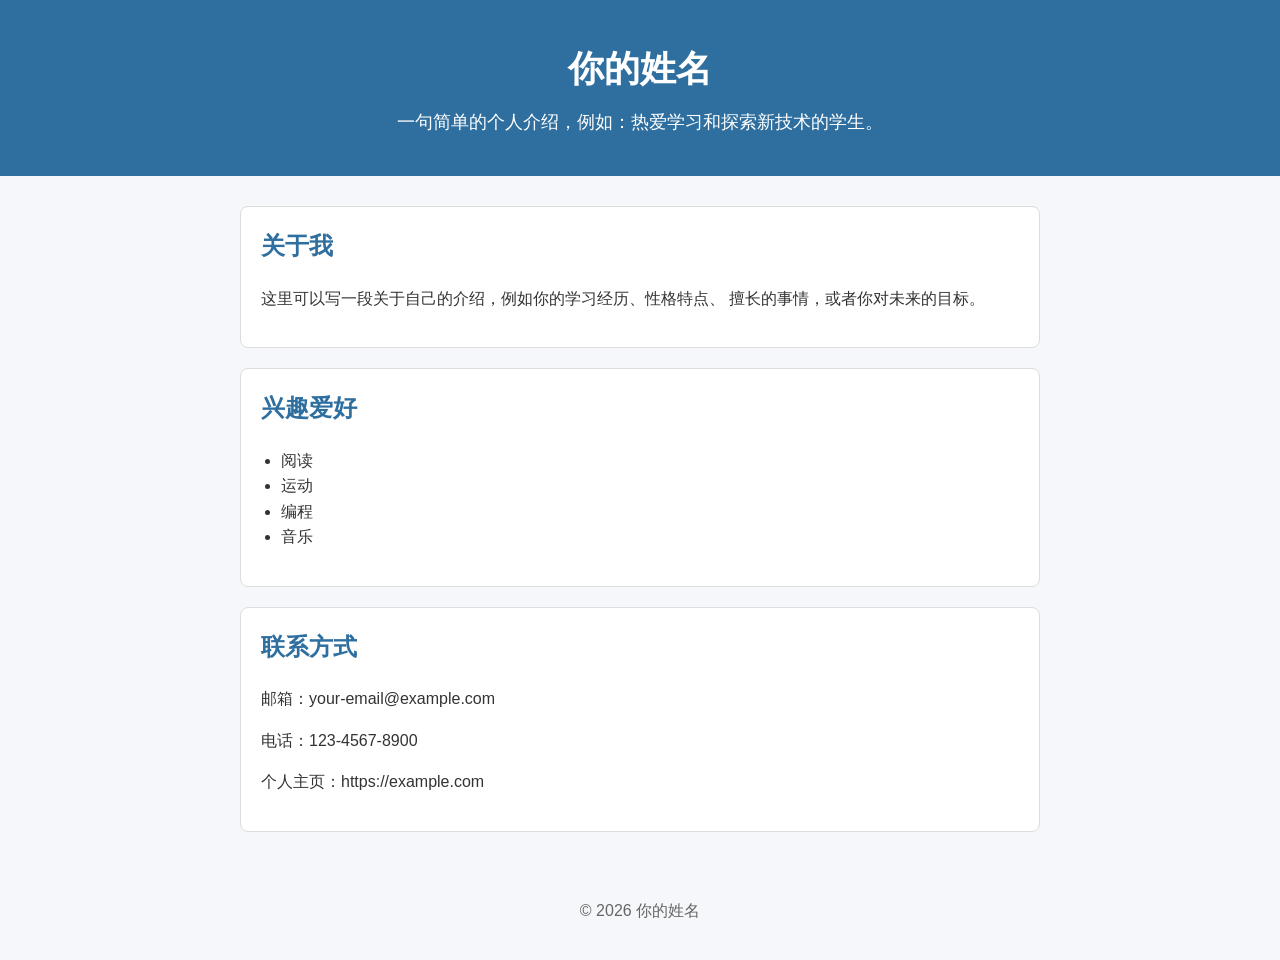
==== index.html/index.html @ cce6f112 "upload the personal webpage" ====
<!DOCTYPE html>
<!-- 声明这是一个 HTML5 网页文档 -->
<html lang="zh-CN">
<head>
    <!-- 设置网页字符编码，保证中文正常显示 -->
    <meta charset="UTF-8">
    <!-- 让网页在手机和电脑上都能按屏幕宽度显示 -->
    <meta name="viewport" content="width=device-width, initial-scale=1.0">
    <title>个人介绍</title>
    <!-- 引入外部 CSS 样式文件 -->
    <link rel="stylesheet" href="style.css">
</head>
<body>
    <!-- 网页顶部区域：放姓名和一句简单介绍 -->
    <header>
        <h1>你的姓名</h1>
        <p>一句简单的个人介绍，例如：热爱学习和探索新技术的学生。</p>
    </header>

    <!-- 网页主要内容区域 -->
    <main>
        <!-- 关于我：介绍自己的基本情况 -->
        <section>
            <h2>关于我</h2>
            <p>
                这里可以写一段关于自己的介绍，例如你的学习经历、性格特点、
                擅长的事情，或者你对未来的目标。
            </p>
        </section>

        <!-- 兴趣爱好：用列表展示个人爱好 -->
        <section>
            <h2>兴趣爱好</h2>
            <ul>
                <li>阅读</li>
                <li>运动</li>
                <li>编程</li>
                <li>音乐</li>
            </ul>
        </section>

        <!-- 联系方式：填写邮箱、电话或个人主页 -->
        <section>
            <h2>联系方式</h2>
            <p>邮箱：your-email@example.com</p>
            <p>电话：123-4567-8900</p>
            <p>个人主页：https://example.com</p>
        </section>
    </main>

    <!-- 网页底部区域 -->
    <footer>
        <p>© 2026 你的姓名</p>
    </footer>
</body>
</html>
---- index.html/style.css ----
/* 设置整个网页的基础样式 */
body {
    margin: 0;
    font-family: Arial, "Microsoft YaHei", sans-serif;
    line-height: 1.6;
    color: #333333;
    background-color: #f5f7fa;
}

/* 设置网页顶部的背景、文字颜色和居中效果 */
header {
    padding: 40px 20px;
    text-align: center;
    color: #ffffff;
    background-color: #2f6f9f;
}

/* 设置主标题大小和间距 */
header h1 {
    margin: 0 0 10px;
    font-size: 36px;
}

/* 设置顶部简介文字 */
header p {
    margin: 0;
    font-size: 18px;
}

/* 设置主要内容的宽度，并让它在页面中居中 */
main {
    width: 90%;
    max-width: 800px;
    margin: 30px auto;
}

/* 设置每个内容区域的白色背景、边框和内边距 */
section {
    margin-bottom: 20px;
    padding: 20px;
    background-color: #ffffff;
    border: 1px solid #dddddd;
    border-radius: 8px;
}

/* 设置二级标题的颜色和顶部间距 */
h2 {
    margin-top: 0;
    color: #2f6f9f;
}

/* 设置列表的左侧缩进 */
ul {
    padding-left: 20px;
}

/* 设置网页底部的文字样式 */
footer {
    padding: 20px;
    text-align: center;
    color: #666666;
}
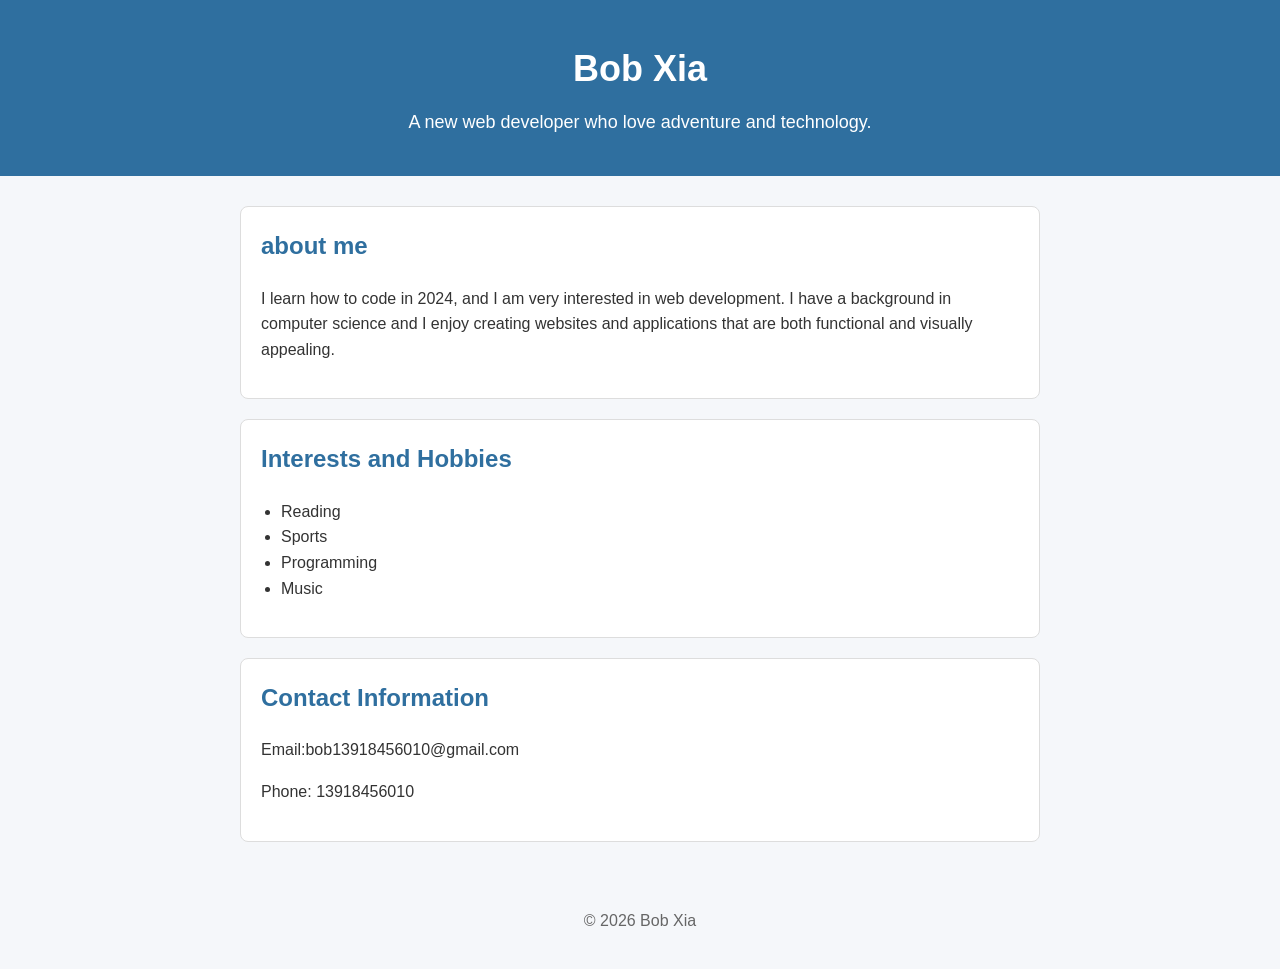
==== commit 9724ae6b: "add new stuff" ====
--- a/index.html/index.html
+++ b/index.html/index.html
@@ -1,6 +1,6 @@
 <!DOCTYPE html>
 <!-- 声明这是一个 HTML5 网页文档 -->
-<html lang="zh-CN">
+<html lang="En">
 <head>
     <!-- 设置网页字符编码，保证中文正常显示 -->
     <meta charset="UTF-8">
@@ -13,44 +13,43 @@
 <body>
     <!-- 网页顶部区域：放姓名和一句简单介绍 -->
     <header>
-        <h1>你的姓名</h1>
-        <p>一句简单的个人介绍，例如：热爱学习和探索新技术的学生。</p>
+        <h1>Bob Xia</h1>
+        <p>A new web developer who love adventure and technology.</p>
     </header>
 
     <!-- 网页主要内容区域 -->
     <main>
         <!-- 关于我：介绍自己的基本情况 -->
         <section>
-            <h2>关于我</h2>
+            <h2>about me </h2>
             <p>
-                这里可以写一段关于自己的介绍，例如你的学习经历、性格特点、
-                擅长的事情，或者你对未来的目标。
+                I learn how to code in 2024, and I am very interested in web development. I have a background in computer science and I enjoy creating websites and applications that are both functional and visually appealing.
             </p>
         </section>
 
         <!-- 兴趣爱好：用列表展示个人爱好 -->
         <section>
-            <h2>兴趣爱好</h2>
+            <h2>Interests and Hobbies</h2>
             <ul>
-                <li>阅读</li>
-                <li>运动</li>
-                <li>编程</li>
-                <li>音乐</li>
+                <li>Reading</li>
+                <li>Sports</li>
+                <li>Programming</li>
+                <li>Music</li>
             </ul>
         </section>
 
         <!-- 联系方式：填写邮箱、电话或个人主页 -->
         <section>
-            <h2>联系方式</h2>
-            <p>邮箱：your-email@example.com</p>
-            <p>电话：123-4567-8900</p>
-            <p>个人主页：https://example.com</p>
+            <h2>Contact Information</h2>
+            <p>Email:bob13918456010@gmail.com</p>
+            <p>Phone: 13918456010</p>
+            
         </section>
     </main>
 
     <!-- 网页底部区域 -->
     <footer>
-        <p>© 2026 你的姓名</p>
+        <p>© 2026 Bob Xia</p>
     </footer>
 </body>
 </html>
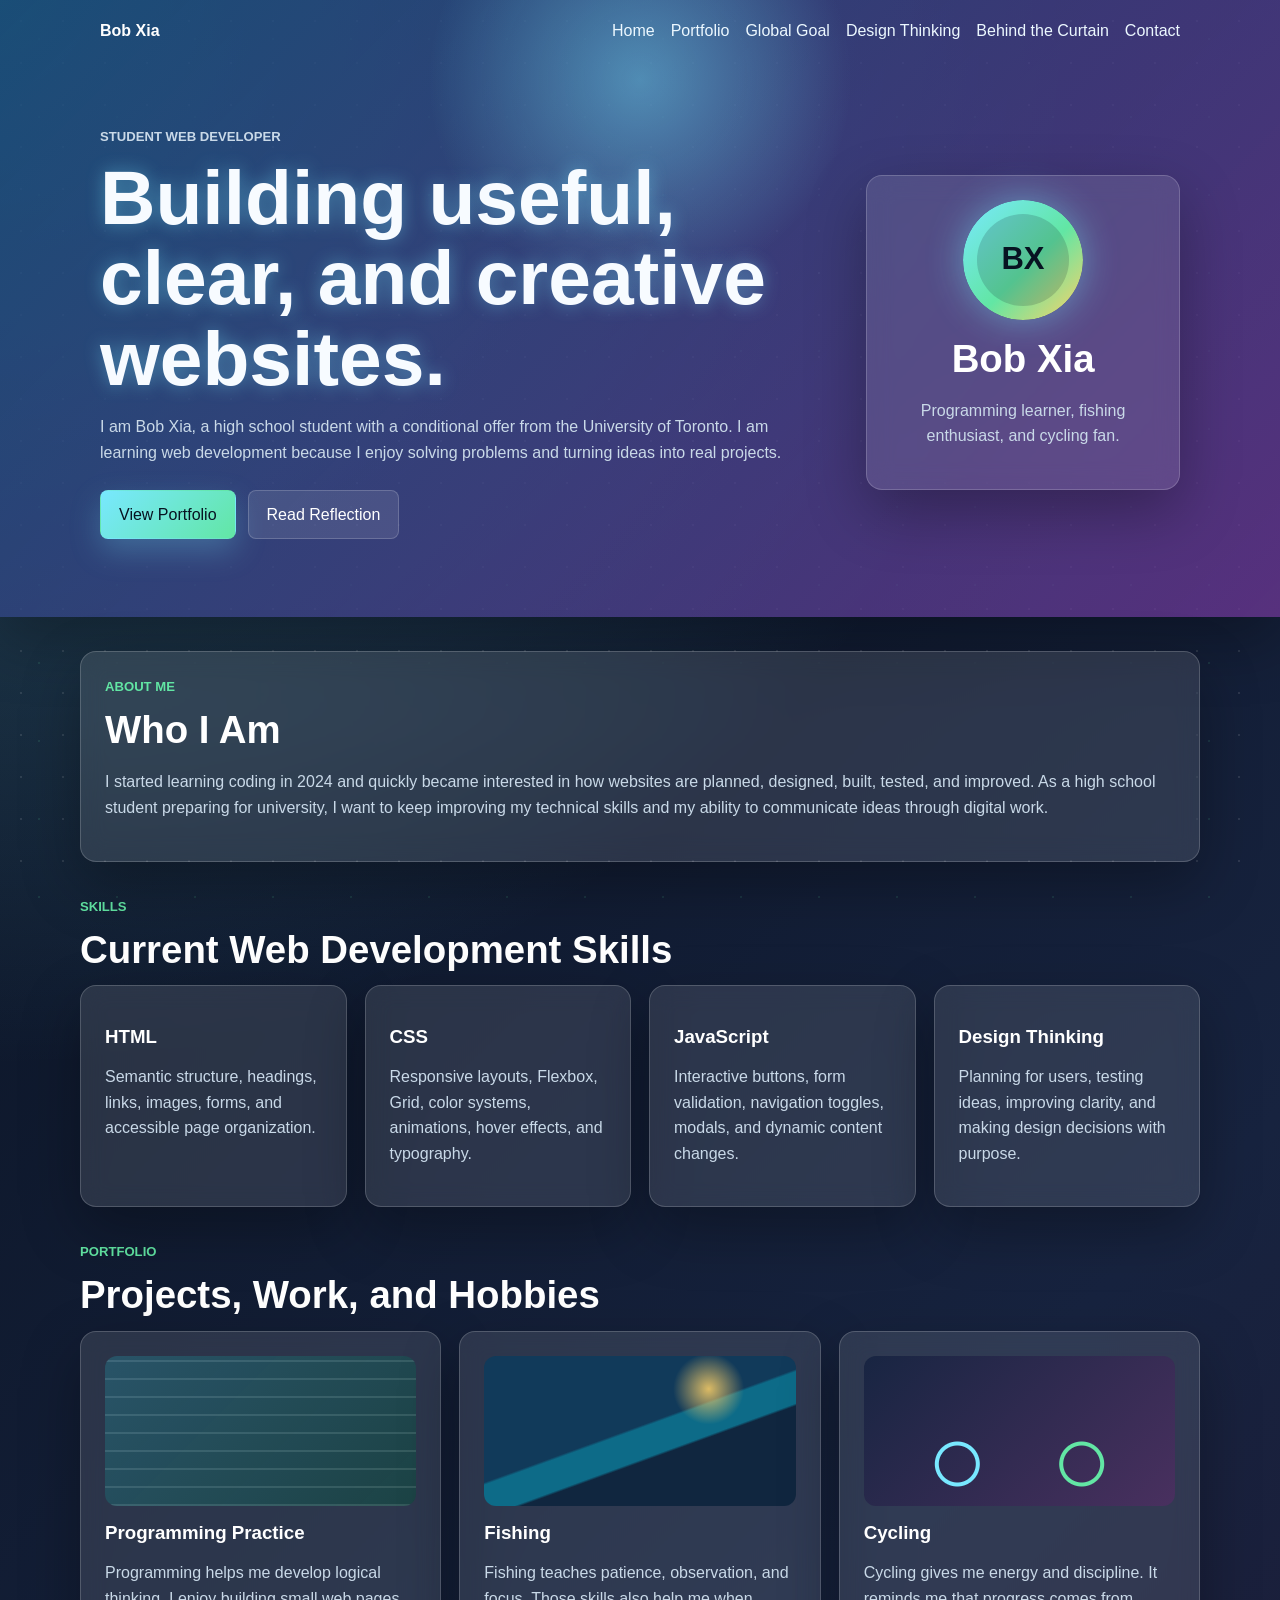
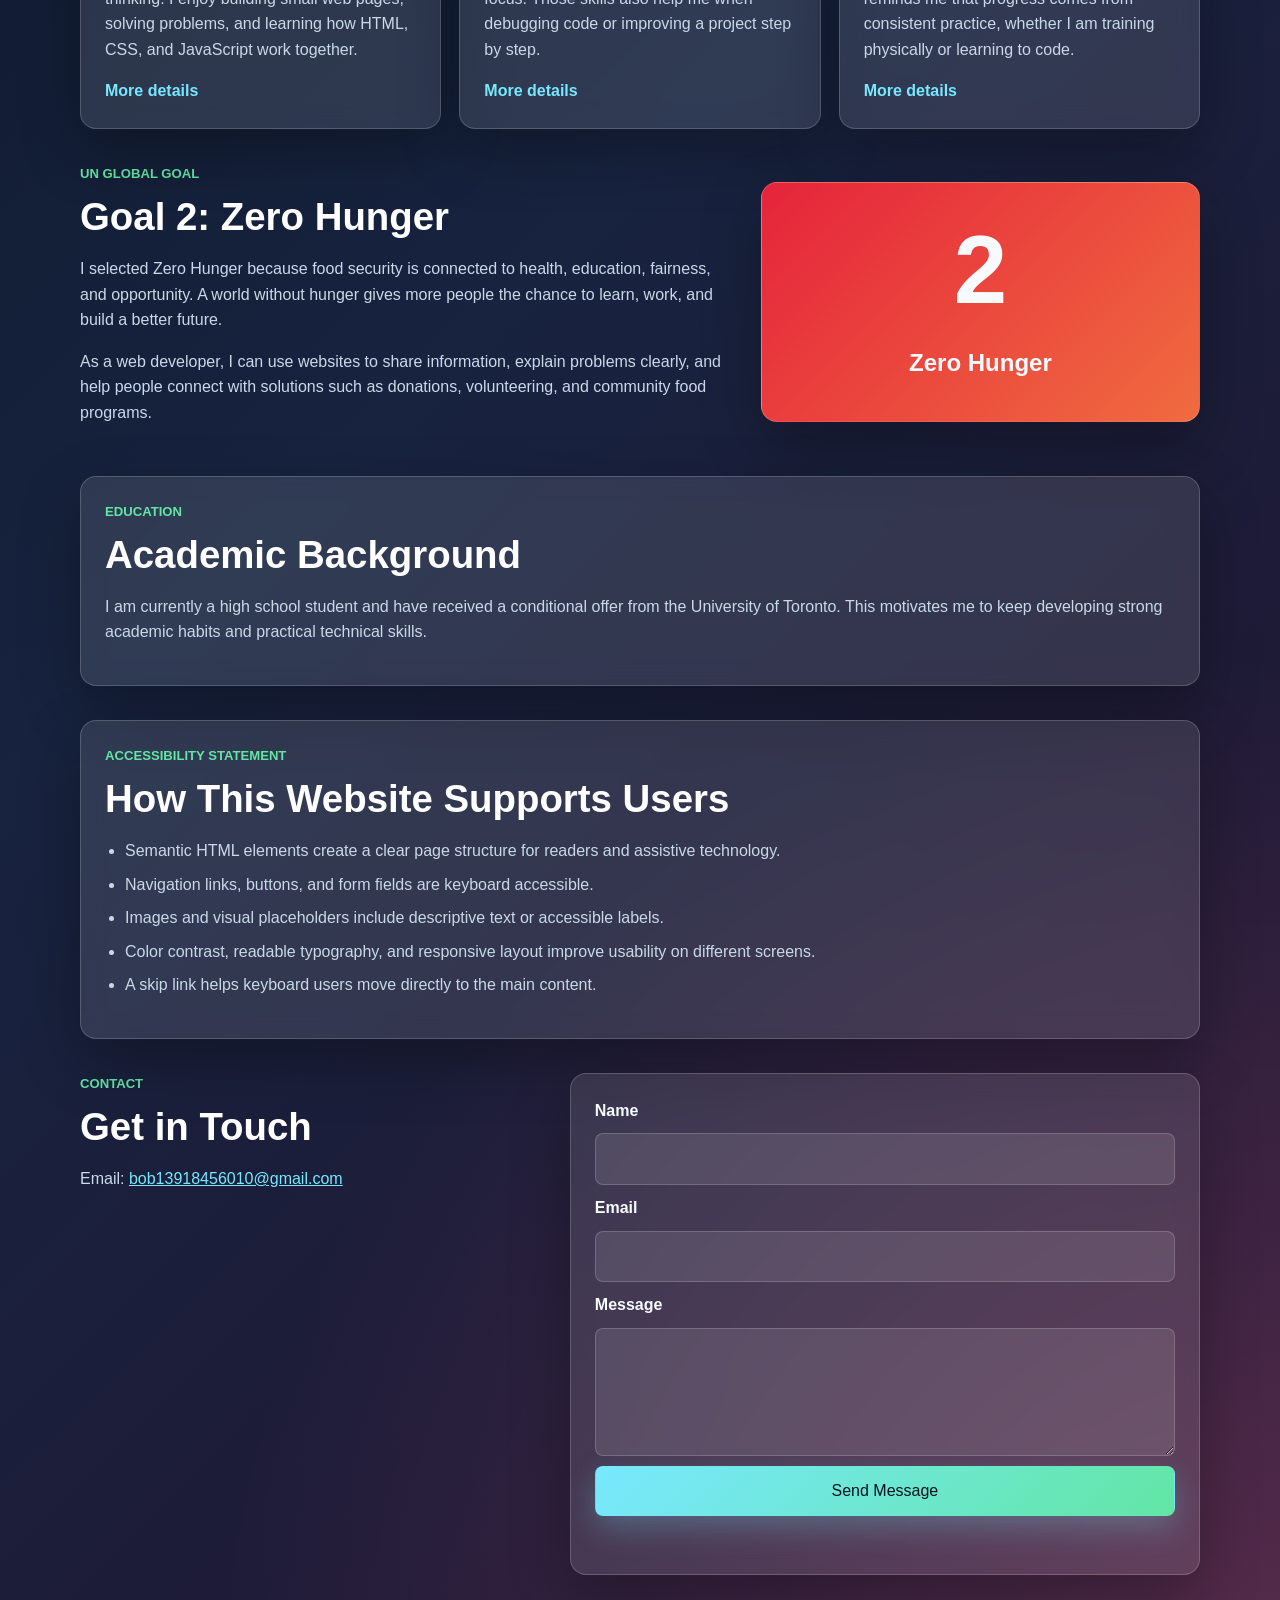
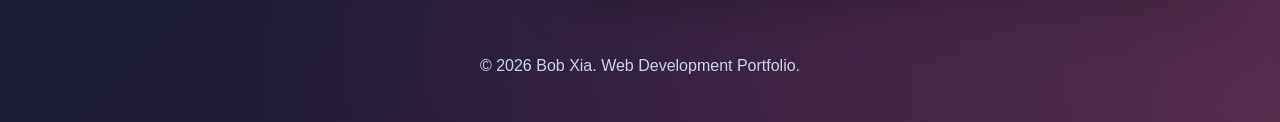
==== commit cba37c5f: "update final version" ====
--- a/index.html/index.html
+++ b/index.html/index.html
@@ -1,55 +1,226 @@
 <!DOCTYPE html>
-<!-- 声明这是一个 HTML5 网页文档 -->
-<html lang="En">
+<html lang="en">
 <head>
-    <!-- 设置网页字符编码，保证中文正常显示 -->
     <meta charset="UTF-8">
-    <!-- 让网页在手机和电脑上都能按屏幕宽度显示 -->
     <meta name="viewport" content="width=device-width, initial-scale=1.0">
-    <title>个人介绍</title>
-    <!-- 引入外部 CSS 样式文件 -->
-    <link rel="stylesheet" href="style.css">
+    <meta name="description" content="Bob Xia's personal web development portfolio.">
+    <title>Bob Xia | Web Development Portfolio</title>
+    <link rel="stylesheet" href="styles.css">
+    <script src="script.js" defer></script>
 </head>
 <body>
-    <!-- 网页顶部区域：放姓名和一句简单介绍 -->
-    <header>
-        <h1>Bob Xia</h1>
-        <p>A new web developer who love adventure and technology.</p>
+    <a class="skip-link" href="#main-content">Skip to main content</a>
+    <div class="background-light" aria-hidden="true"></div>
+
+    <header class="site-header">
+        <nav class="navbar" aria-label="Main navigation">
+            <a class="logo" href="index.html">Bob Xia</a>
+            <button class="nav-toggle" type="button" aria-expanded="false" aria-controls="nav-menu">
+                Menu
+            </button>
+            <ul class="nav-menu" id="nav-menu">
+                <li><a href="index.html">Home</a></li>
+                <li><a href="#portfolio">Portfolio</a></li>
+                <li><a href="#global-goal">Global Goal</a></li>
+                <li><a href="design-thinking.html">Design Thinking</a></li>
+                <li><a href="behind-the-curtain.html">Behind the Curtain</a></li>
+                <li><a href="#contact">Contact</a></li>
+            </ul>
+        </nav>
+
+        <section class="hero">
+            <div class="hero-text">
+                <p class="eyebrow">Student Web Developer</p>
+                <h1>Building useful, clear, and creative websites.</h1>
+                <p>
+                    I am Bob Xia, a high school student with a conditional offer from the University of Toronto.
+                    I am learning web development because I enjoy solving problems and turning ideas into real projects.
+                </p>
+                <div class="hero-actions">
+                    <a class="button primary-button" href="#portfolio">View Portfolio</a>
+                    <button class="button secondary-button" type="button" data-modal-open="reflection-modal">
+                        Read Reflection
+                    </button>
+                </div>
+            </div>
+
+            <div class="profile-card" aria-label="Profile summary">
+                <img class="profile-photo" src="assets/profile-placeholder.svg" alt="Placeholder profile photo for Bob Xia">
+                <h2>Bob Xia</h2>
+                <p>Programming learner, fishing enthusiast, and cycling fan.</p>
+            </div>
+        </section>
     </header>
 
-    <!-- 网页主要内容区域 -->
-    <main>
-        <!-- 关于我：介绍自己的基本情况 -->
-        <section>
-            <h2>about me </h2>
-            <p>
-                I learn how to code in 2024, and I am very interested in web development. I have a background in computer science and I enjoy creating websites and applications that are both functional and visually appealing.
-            </p>
-        </section>
-
-        <!-- 兴趣爱好：用列表展示个人爱好 -->
-        <section>
-            <h2>Interests and Hobbies</h2>
-            <ul>
-                <li>Reading</li>
-                <li>Sports</li>
-                <li>Programming</li>
-                <li>Music</li>
+    <main id="main-content">
+        <section class="section card" id="about">
+            <p class="eyebrow">About Me</p>
+            <h2>Who I Am</h2>
+            <p>
+                I started learning coding in 2024 and quickly became interested in how websites are planned,
+                designed, built, tested, and improved. As a high school student preparing for university, I want
+                to keep improving my technical skills and my ability to communicate ideas through digital work.
+            </p>
+        </section>
+
+        <section class="section" id="skills">
+            <p class="eyebrow">Skills</p>
+            <h2>Current Web Development Skills</h2>
+            <div class="skill-grid">
+                <article class="mini-card">
+                    <h3>HTML</h3>
+                    <p>Semantic structure, headings, links, images, forms, and accessible page organization.</p>
+                </article>
+                <article class="mini-card">
+                    <h3>CSS</h3>
+                    <p>Responsive layouts, Flexbox, Grid, color systems, animations, hover effects, and typography.</p>
+                </article>
+                <article class="mini-card">
+                    <h3>JavaScript</h3>
+                    <p>Interactive buttons, form validation, navigation toggles, modals, and dynamic content changes.</p>
+                </article>
+                <article class="mini-card">
+                    <h3>Design Thinking</h3>
+                    <p>Planning for users, testing ideas, improving clarity, and making design decisions with purpose.</p>
+                </article>
+            </div>
+        </section>
+
+        <section class="section" id="portfolio">
+            <p class="eyebrow">Portfolio</p>
+            <h2>Projects, Work, and Hobbies</h2>
+            <div class="portfolio-grid">
+                <article class="project-card">
+                    <div class="project-visual programming-visual" role="img" aria-label="Abstract code screen illustration"></div>
+                    <h3>Programming Practice</h3>
+                    <p>
+                        Programming helps me develop logical thinking. I enjoy building small web pages, solving
+                        problems, and learning how HTML, CSS, and JavaScript work together.
+                    </p>
+                    <button class="text-button" type="button" data-toggle="programming-details">More details</button>
+                    <p class="hidden-detail" id="programming-details">
+                        This portfolio itself is an example of my learning: it includes semantic HTML, responsive CSS,
+                        animations, and JavaScript interactions.
+                    </p>
+                </article>
+
+                <article class="project-card">
+                    <div class="project-visual fishing-visual" role="img" aria-label="Fishing rod and water illustration"></div>
+                    <h3>Fishing</h3>
+                    <p>
+                        Fishing teaches patience, observation, and focus. Those skills also help me when debugging
+                        code or improving a project step by step.
+                    </p>
+                    <button class="text-button" type="button" data-toggle="fishing-details">More details</button>
+                    <p class="hidden-detail" id="fishing-details">
+                        I chose fishing as part of my portfolio because it shows a quieter side of my personality and
+                        my ability to stay calm while solving problems.
+                    </p>
+                </article>
+
+                <article class="project-card">
+                    <div class="project-visual cycling-visual" role="img" aria-label="Cycling route illustration"></div>
+                    <h3>Cycling</h3>
+                    <p>
+                        Cycling gives me energy and discipline. It reminds me that progress comes from consistent
+                        practice, whether I am training physically or learning to code.
+                    </p>
+                    <button class="text-button" type="button" data-toggle="cycling-details">More details</button>
+                    <p class="hidden-detail" id="cycling-details">
+                        Cycling also influenced the website's style: I wanted the design to feel active, bright, and
+                        forward-moving.
+                    </p>
+                </article>
+            </div>
+        </section>
+
+        <section class="section split-section" id="global-goal">
+            <div>
+                <p class="eyebrow">UN Global Goal</p>
+                <h2>Goal 2: Zero Hunger</h2>
+                <p>
+                    I selected Zero Hunger because food security is connected to health, education, fairness, and
+                    opportunity. A world without hunger gives more people the chance to learn, work, and build a better
+                    future.
+                </p>
+                <p>
+                    As a web developer, I can use websites to share information, explain problems clearly, and help
+                    people connect with solutions such as donations, volunteering, and community food programs.
+                </p>
+            </div>
+            <div class="goal-badge" aria-label="UN Global Goal 2 Zero Hunger">
+                <span>2</span>
+                <strong>Zero Hunger</strong>
+            </div>
+        </section>
+
+        <section class="section card" id="education">
+            <p class="eyebrow">Education</p>
+            <h2>Academic Background</h2>
+            <p>
+                I am currently a high school student and have received a conditional offer from the University of
+                Toronto. This motivates me to keep developing strong academic habits and practical technical skills.
+            </p>
+        </section>
+
+        <section class="section card" id="accessibility">
+            <p class="eyebrow">Accessibility Statement</p>
+            <h2>How This Website Supports Users</h2>
+            <ul class="feature-list">
+                <li>Semantic HTML elements create a clear page structure for readers and assistive technology.</li>
+                <li>Navigation links, buttons, and form fields are keyboard accessible.</li>
+                <li>Images and visual placeholders include descriptive text or accessible labels.</li>
+                <li>Color contrast, readable typography, and responsive layout improve usability on different screens.</li>
+                <li>A skip link helps keyboard users move directly to the main content.</li>
             </ul>
         </section>
 
-        <!-- 联系方式：填写邮箱、电话或个人主页 -->
-        <section>
-            <h2>Contact Information</h2>
-            <p>Email:bob13918456010@gmail.com</p>
-            <p>Phone: 13918456010</p>
-            
+        <section class="section contact-section" id="contact">
+            <div>
+                <p class="eyebrow">Contact</p>
+                <h2>Get in Touch</h2>
+                <p>Email: <a href="mailto:bob13918456010@gmail.com">bob13918456010@gmail.com</a></p>
+            </div>
+
+            <form class="contact-form" id="contact-form" novalidate>
+                <label for="name">Name</label>
+                <input id="name" name="name" type="text" autocomplete="name" required>
+
+                <label for="email">Email</label>
+                <input id="email" name="email" type="email" autocomplete="email" required>
+
+                <label for="message">Message</label>
+                <textarea id="message" name="message" rows="4" required></textarea>
+
+                <button class="button primary-button" type="submit">Send Message</button>
+                <p class="form-message" id="form-message" role="status" aria-live="polite"></p>
+            </form>
         </section>
     </main>
 
-    <!-- 网页底部区域 -->
-    <footer>
-        <p>© 2026 Bob Xia</p>
+    <div class="modal" id="reflection-modal" role="dialog" aria-modal="true" aria-labelledby="reflection-title" hidden>
+        <div class="modal-content">
+            <button class="modal-close" type="button" data-modal-close aria-label="Close reflection modal">×</button>
+            <h2 id="reflection-title">Development Reflection</h2>
+            <p>
+                Learning programming has not been easy for me. At the beginning, even a small mistake in spelling,
+                punctuation, or file paths could stop the entire page from working. I had to learn how to slow down,
+                read error messages carefully, and test one part of the project at a time. HTML helped me understand
+                structure, CSS challenged me to think about design, and JavaScript pushed me to think more logically.
+            </p>
+            <p>
+                Even though the process was sometimes frustrating, finishing a programming project gave me a kind of
+                happiness and pride that is hard to describe. Seeing a page change from plain text into a real website
+                made me feel that my effort was visible. This project taught me that programming is not only about
+                writing code; it is also about patience, problem solving, creativity, and the confidence to keep trying.
+            </p>
+        </div>
+    </div>
+
+    <button class="back-to-top" type="button" aria-label="Back to top">↑</button>
+
+    <footer class="site-footer">
+        <p>© 2026 Bob Xia. Web Development Portfolio.</p>
     </footer>
 </body>
 </html>
--- a/index.html/styles.css
+++ b/index.html/styles.css
@@ -0,0 +1,625 @@
+/* Base styles and color system */
+:root {
+    --bg: #08111f;
+    --surface: rgba(255, 255, 255, 0.11);
+    --surface-strong: rgba(255, 255, 255, 0.16);
+    --text: #f7fbff;
+    --muted: #c9d9e8;
+    --cyan: #78e8ff;
+    --green: #62e6a4;
+    --pink: #ff7aa8;
+    --yellow: #ffd166;
+    --border: rgba(255, 255, 255, 0.18);
+    --shadow: 0 22px 60px rgba(0, 0, 0, 0.3);
+}
+
+* {
+    box-sizing: border-box;
+}
+
+html {
+    scroll-behavior: smooth;
+}
+
+body {
+    margin: 0;
+    min-height: 100vh;
+    font-family: Arial, "Helvetica Neue", sans-serif;
+    line-height: 1.6;
+    color: var(--text);
+    background:
+        radial-gradient(circle at top left, rgba(120, 232, 255, 0.32), transparent 30%),
+        radial-gradient(circle at bottom right, rgba(255, 122, 168, 0.24), transparent 30%),
+        linear-gradient(135deg, #08111f, #17233f 52%, #25132f);
+    overflow-x: hidden;
+}
+
+a {
+    color: var(--cyan);
+}
+
+.skip-link {
+    position: absolute;
+    left: 16px;
+    top: -48px;
+    z-index: 10;
+    padding: 10px 14px;
+    color: #06111f;
+    background: var(--cyan);
+    border-radius: 8px;
+    transition: top 0.2s ease;
+}
+
+.skip-link:focus {
+    top: 16px;
+}
+
+.background-light {
+    position: fixed;
+    inset: 0;
+    z-index: -1;
+    background-image:
+        radial-gradient(circle, rgba(255, 255, 255, 0.14) 1px, transparent 1px),
+        radial-gradient(circle, rgba(98, 230, 164, 0.15) 1px, transparent 1px);
+    background-size: 42px 42px, 78px 78px;
+    animation: moveBackground 18s linear infinite;
+    opacity: 0.8;
+}
+
+@keyframes moveBackground {
+    from {
+        transform: translateY(0);
+    }
+
+    to {
+        transform: translateY(-90px);
+    }
+}
+
+/* Header and navigation */
+.site-header,
+.page-header {
+    position: relative;
+    overflow: hidden;
+    background: linear-gradient(135deg, rgba(22, 76, 122, 0.84), rgba(111, 55, 150, 0.74));
+    box-shadow: var(--shadow);
+}
+
+.site-header::before,
+.page-header::before {
+    content: "";
+    position: absolute;
+    top: -140px;
+    left: 50%;
+    width: 440px;
+    height: 440px;
+    background: radial-gradient(circle, rgba(120, 232, 255, 0.45), transparent 68%);
+    transform: translateX(-50%);
+    animation: pulseGlow 4s ease-in-out infinite;
+}
+
+@keyframes pulseGlow {
+    0%,
+    100% {
+        opacity: 0.55;
+        transform: translateX(-50%) scale(1);
+    }
+
+    50% {
+        opacity: 0.95;
+        transform: translateX(-50%) scale(1.14);
+    }
+}
+
+.navbar {
+    position: relative;
+    z-index: 2;
+    display: flex;
+    align-items: center;
+    justify-content: space-between;
+    max-width: 1120px;
+    margin: 0 auto;
+    padding: 18px 20px;
+}
+
+.logo {
+    color: #ffffff;
+    font-weight: 800;
+    text-decoration: none;
+}
+
+.nav-menu {
+    display: flex;
+    gap: 16px;
+    align-items: center;
+    margin: 0;
+    padding: 0;
+    list-style: none;
+}
+
+.nav-menu a {
+    color: #ecf8ff;
+    text-decoration: none;
+    transition: color 0.2s ease, text-shadow 0.2s ease;
+}
+
+.nav-menu a:hover,
+.nav-menu a:focus {
+    color: var(--yellow);
+    text-shadow: 0 0 14px rgba(255, 209, 102, 0.55);
+}
+
+.nav-toggle {
+    display: none;
+    padding: 9px 12px;
+    color: #ffffff;
+    background: rgba(255, 255, 255, 0.12);
+    border: 1px solid var(--border);
+    border-radius: 8px;
+}
+
+.hero {
+    position: relative;
+    z-index: 1;
+    display: grid;
+    grid-template-columns: minmax(0, 1.4fr) minmax(260px, 0.6fr);
+    gap: 34px;
+    align-items: center;
+    max-width: 1120px;
+    margin: 0 auto;
+    padding: 64px 20px 78px;
+}
+
+.hero h1,
+.page-title h1 {
+    margin: 0;
+    font-size: clamp(2.3rem, 6vw, 4.8rem);
+    line-height: 1.05;
+    text-shadow: 0 0 18px rgba(120, 232, 255, 0.42);
+    animation: fadeDown 0.8s ease-out both;
+}
+
+.hero p,
+.page-title p {
+    max-width: 720px;
+    color: var(--muted);
+}
+
+.eyebrow {
+    margin: 0 0 10px;
+    color: var(--green);
+    font-size: 0.82rem;
+    font-weight: 800;
+    letter-spacing: 0;
+    text-transform: uppercase;
+}
+
+.hero-actions {
+    display: flex;
+    flex-wrap: wrap;
+    gap: 12px;
+    margin-top: 24px;
+}
+
+.button,
+.text-button {
+    cursor: pointer;
+    font: inherit;
+}
+
+.button {
+    display: inline-flex;
+    align-items: center;
+    justify-content: center;
+    min-height: 44px;
+    padding: 11px 18px;
+    border: 1px solid transparent;
+    border-radius: 8px;
+    text-decoration: none;
+    transition: transform 0.24s ease, box-shadow 0.24s ease, border-color 0.24s ease;
+}
+
+.primary-button {
+    color: #071321;
+    background: linear-gradient(135deg, var(--cyan), var(--green));
+    box-shadow: 0 12px 30px rgba(120, 232, 255, 0.25);
+}
+
+.secondary-button {
+    color: #ffffff;
+    background: rgba(255, 255, 255, 0.1);
+    border-color: var(--border);
+}
+
+.button:hover,
+.button:focus {
+    transform: translateY(-3px);
+    box-shadow: 0 16px 40px rgba(0, 0, 0, 0.28);
+}
+
+.profile-card,
+.card,
+.mini-card,
+.project-card,
+.contact-form,
+.goal-badge,
+.screenshot-placeholder {
+    background: var(--surface);
+    border: 1px solid var(--border);
+    border-radius: 16px;
+    box-shadow: var(--shadow);
+    backdrop-filter: blur(12px);
+}
+
+.profile-card {
+    padding: 24px;
+    text-align: center;
+    animation: fadeUp 0.85s ease-out 0.18s both;
+}
+
+.profile-photo {
+    display: block;
+    width: 120px;
+    height: 120px;
+    margin: 0 auto 16px;
+    border-radius: 50%;
+    box-shadow: 0 0 36px rgba(120, 232, 255, 0.45);
+    object-fit: cover;
+}
+
+.page-title {
+    position: relative;
+    z-index: 1;
+    max-width: 1120px;
+    margin: 0 auto;
+    padding: 58px 20px 72px;
+}
+
+@keyframes fadeDown {
+    from {
+        opacity: 0;
+        transform: translateY(-22px);
+    }
+
+    to {
+        opacity: 1;
+        transform: translateY(0);
+    }
+}
+
+@keyframes fadeUp {
+    from {
+        opacity: 0;
+        transform: translateY(24px);
+    }
+
+    to {
+        opacity: 1;
+        transform: translateY(0);
+    }
+}
+
+/* Main content */
+.section {
+    width: min(90%, 1120px);
+    margin: 34px auto;
+}
+
+.card,
+.mini-card,
+.project-card {
+    padding: 24px;
+    animation: cardIn 0.7s ease-out both;
+    transition: transform 0.26s ease, border-color 0.26s ease, box-shadow 0.26s ease;
+}
+
+.card:hover,
+.mini-card:hover,
+.project-card:hover {
+    transform: translateY(-6px);
+    border-color: rgba(120, 232, 255, 0.52);
+    box-shadow: 0 24px 70px rgba(0, 0, 0, 0.34), 0 0 28px rgba(120, 232, 255, 0.18);
+}
+
+@keyframes cardIn {
+    from {
+        opacity: 0;
+        transform: translateY(26px);
+    }
+
+    to {
+        opacity: 1;
+        transform: translateY(0);
+    }
+}
+
+h2,
+h3 {
+    color: #ffffff;
+    line-height: 1.2;
+}
+
+h2 {
+    margin: 0 0 12px;
+    font-size: clamp(1.7rem, 3vw, 2.4rem);
+}
+
+h3 {
+    margin: 16px 0 8px;
+}
+
+p,
+li {
+    color: var(--muted);
+}
+
+.skill-grid,
+.portfolio-grid,
+.process-grid {
+    display: grid;
+    grid-template-columns: repeat(4, minmax(0, 1fr));
+    gap: 18px;
+}
+
+.portfolio-grid,
+.process-grid {
+    grid-template-columns: repeat(3, minmax(0, 1fr));
+}
+
+.project-visual {
+    min-height: 150px;
+    border-radius: 12px;
+    background-size: cover;
+    background-position: center;
+}
+
+.programming-visual {
+    background:
+        linear-gradient(135deg, rgba(120, 232, 255, 0.28), rgba(98, 230, 164, 0.2)),
+        repeating-linear-gradient(0deg, rgba(255, 255, 255, 0.12) 0 2px, transparent 2px 18px),
+        #0a1a2d;
+}
+
+.fishing-visual {
+    background:
+        radial-gradient(circle at 72% 22%, rgba(255, 209, 102, 0.85), transparent 14%),
+        linear-gradient(160deg, #113a5a 0 48%, #0d6b88 49% 61%, #10263f 62%);
+}
+
+.cycling-visual {
+    background:
+        radial-gradient(circle at 30% 72%, transparent 0 18px, var(--cyan) 19px 22px, transparent 23px),
+        radial-gradient(circle at 70% 72%, transparent 0 18px, var(--green) 19px 22px, transparent 23px),
+        linear-gradient(135deg, #182542, #49305f);
+}
+
+.text-button {
+    padding: 0;
+    color: var(--cyan);
+    background: none;
+    border: 0;
+    font-weight: 700;
+}
+
+.hidden-detail {
+    display: none;
+    margin-top: 12px;
+    padding-top: 12px;
+    border-top: 1px solid var(--border);
+}
+
+.hidden-detail.is-visible {
+    display: block;
+}
+
+.split-section {
+    display: grid;
+    grid-template-columns: minmax(0, 1.2fr) minmax(260px, 0.8fr);
+    gap: 22px;
+    align-items: center;
+}
+
+.goal-badge {
+    display: grid;
+    min-height: 240px;
+    place-items: center;
+    padding: 26px;
+    text-align: center;
+    background: linear-gradient(135deg, #e5243b, #f06b3f);
+}
+
+.goal-badge span {
+    display: block;
+    font-size: 6rem;
+    font-weight: 900;
+    line-height: 1;
+}
+
+.goal-badge strong {
+    font-size: 1.5rem;
+}
+
+.feature-list {
+    padding-left: 20px;
+}
+
+.feature-list li {
+    margin: 8px 0;
+}
+
+.contact-section {
+    display: grid;
+    grid-template-columns: minmax(0, 0.85fr) minmax(300px, 1.15fr);
+    gap: 24px;
+    align-items: start;
+}
+
+.contact-form {
+    display: grid;
+    gap: 10px;
+    padding: 24px;
+}
+
+label {
+    font-weight: 700;
+}
+
+input,
+textarea {
+    width: 100%;
+    padding: 12px 14px;
+    color: var(--text);
+    background: rgba(255, 255, 255, 0.1);
+    border: 1px solid var(--border);
+    border-radius: 8px;
+    font: inherit;
+}
+
+input:focus,
+textarea:focus {
+    outline: 3px solid rgba(120, 232, 255, 0.32);
+    border-color: var(--cyan);
+}
+
+.form-message {
+    min-height: 24px;
+    margin: 0;
+    font-weight: 700;
+}
+
+.modal {
+    position: fixed;
+    inset: 0;
+    z-index: 20;
+    display: grid;
+    place-items: center;
+    padding: 20px;
+    background: rgba(0, 0, 0, 0.62);
+}
+
+.modal[hidden] {
+    display: none;
+}
+
+.modal-content {
+    position: relative;
+    width: min(92vw, 720px);
+    max-height: 82vh;
+    overflow: auto;
+    padding: 28px;
+    background: #101c31;
+    border: 1px solid var(--border);
+    border-radius: 16px;
+    box-shadow: var(--shadow);
+}
+
+.modal-close {
+    position: absolute;
+    top: 12px;
+    right: 14px;
+    width: 36px;
+    height: 36px;
+    color: #ffffff;
+    background: rgba(255, 255, 255, 0.12);
+    border: 1px solid var(--border);
+    border-radius: 50%;
+    font-size: 1.4rem;
+    cursor: pointer;
+}
+
+.screenshot-placeholder,
+.screenshot-image {
+    display: block;
+    min-height: 240px;
+    padding: 24px;
+    color: var(--muted);
+    border-style: dashed;
+}
+
+.screenshot-image {
+    width: 100%;
+    height: auto;
+    padding: 0;
+    object-fit: cover;
+}
+
+.back-to-top {
+    position: fixed;
+    right: 18px;
+    bottom: 18px;
+    width: 46px;
+    height: 46px;
+    color: #071321;
+    background: var(--cyan);
+    border: 0;
+    border-radius: 50%;
+    box-shadow: 0 12px 30px rgba(0, 0, 0, 0.35);
+    cursor: pointer;
+    opacity: 0;
+    pointer-events: none;
+    transition: opacity 0.2s ease, transform 0.2s ease;
+}
+
+.back-to-top.is-visible {
+    opacity: 1;
+    pointer-events: auto;
+}
+
+.back-to-top:hover {
+    transform: translateY(-4px);
+}
+
+.site-footer {
+    padding: 28px 20px;
+    text-align: center;
+}
+
+/* Responsive layout */
+@media (max-width: 860px) {
+    .nav-toggle {
+        display: inline-flex;
+    }
+
+    .nav-menu {
+        position: absolute;
+        top: 62px;
+        right: 20px;
+        display: none;
+        width: min(280px, calc(100vw - 40px));
+        padding: 16px;
+        background: #101c31;
+        border: 1px solid var(--border);
+        border-radius: 12px;
+        box-shadow: var(--shadow);
+    }
+
+    .nav-menu.is-open {
+        display: grid;
+    }
+
+    .hero,
+    .split-section,
+    .contact-section {
+        grid-template-columns: 1fr;
+    }
+
+    .skill-grid,
+    .portfolio-grid,
+    .process-grid {
+        grid-template-columns: 1fr;
+    }
+}
+
+@media (max-width: 560px) {
+    .hero {
+        padding-top: 42px;
+    }
+
+    .hero-actions {
+        display: grid;
+    }
+
+    .button {
+        width: 100%;
+    }
+}
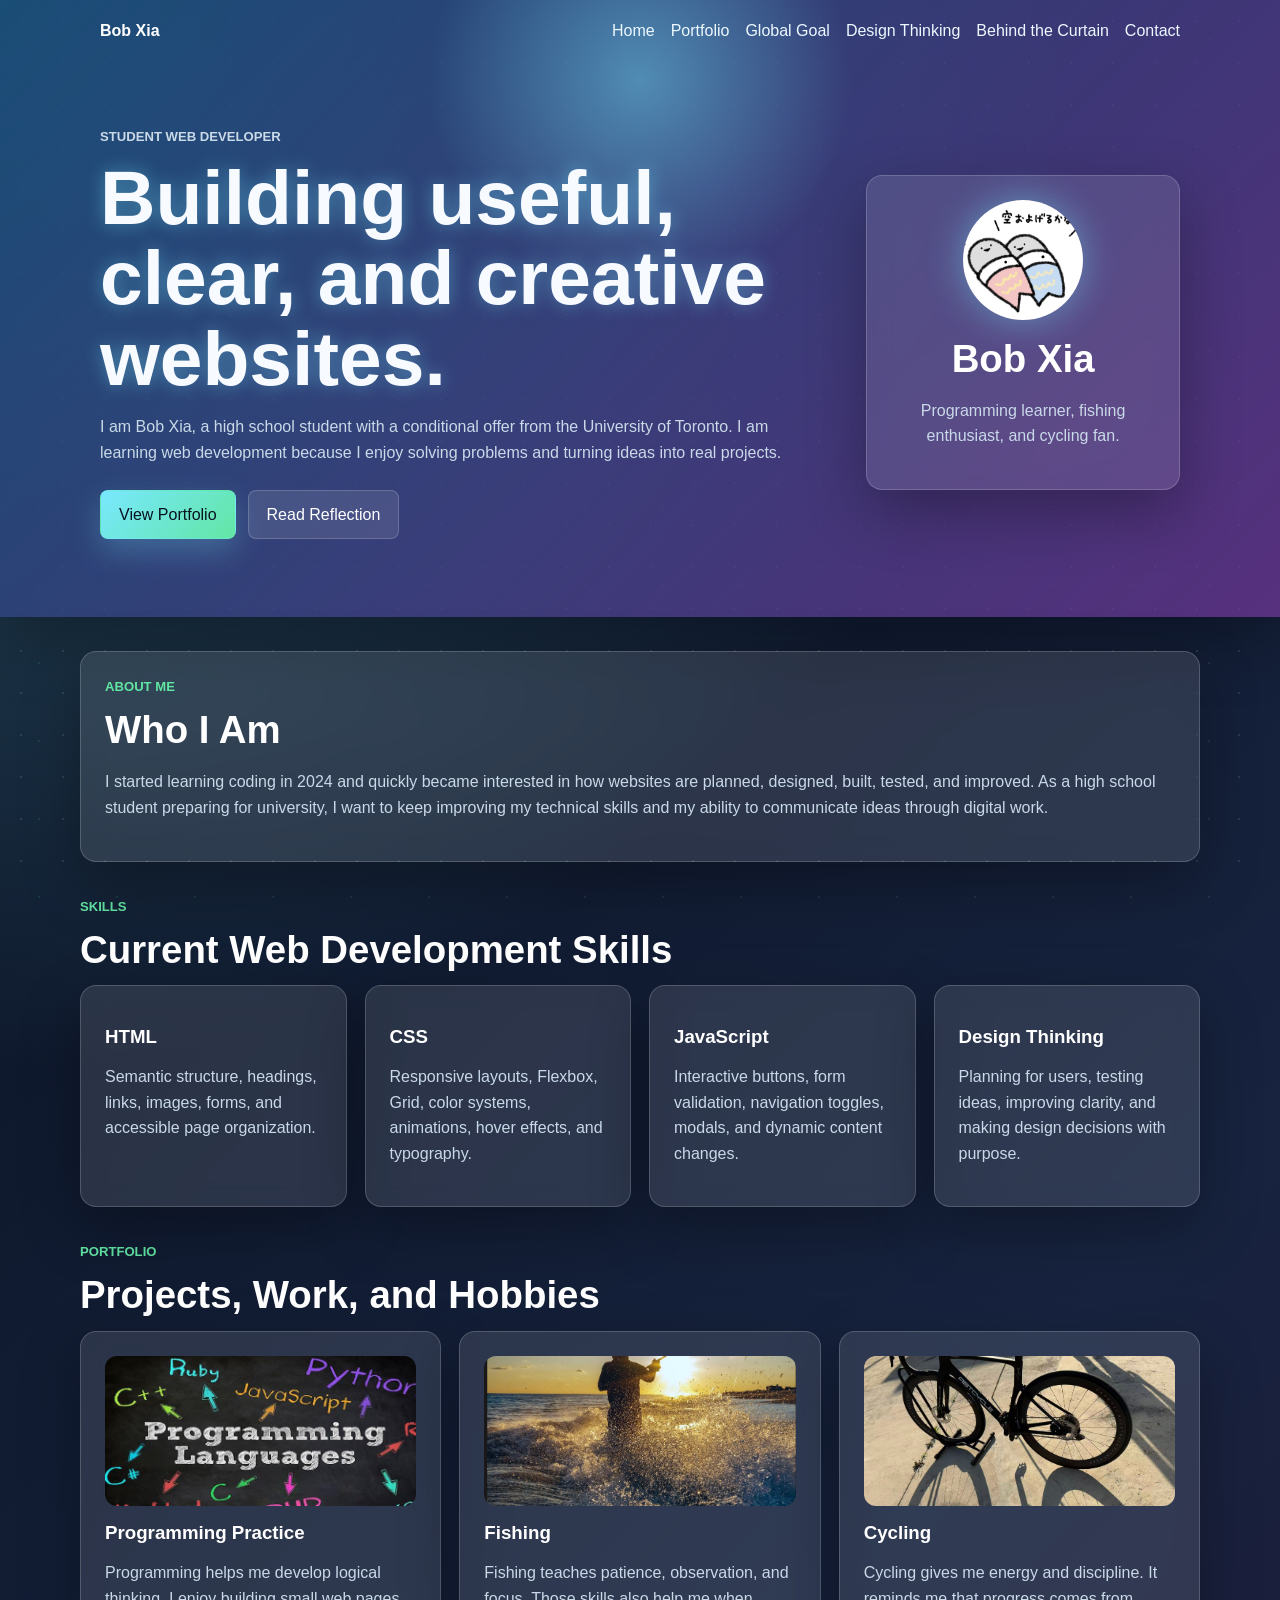
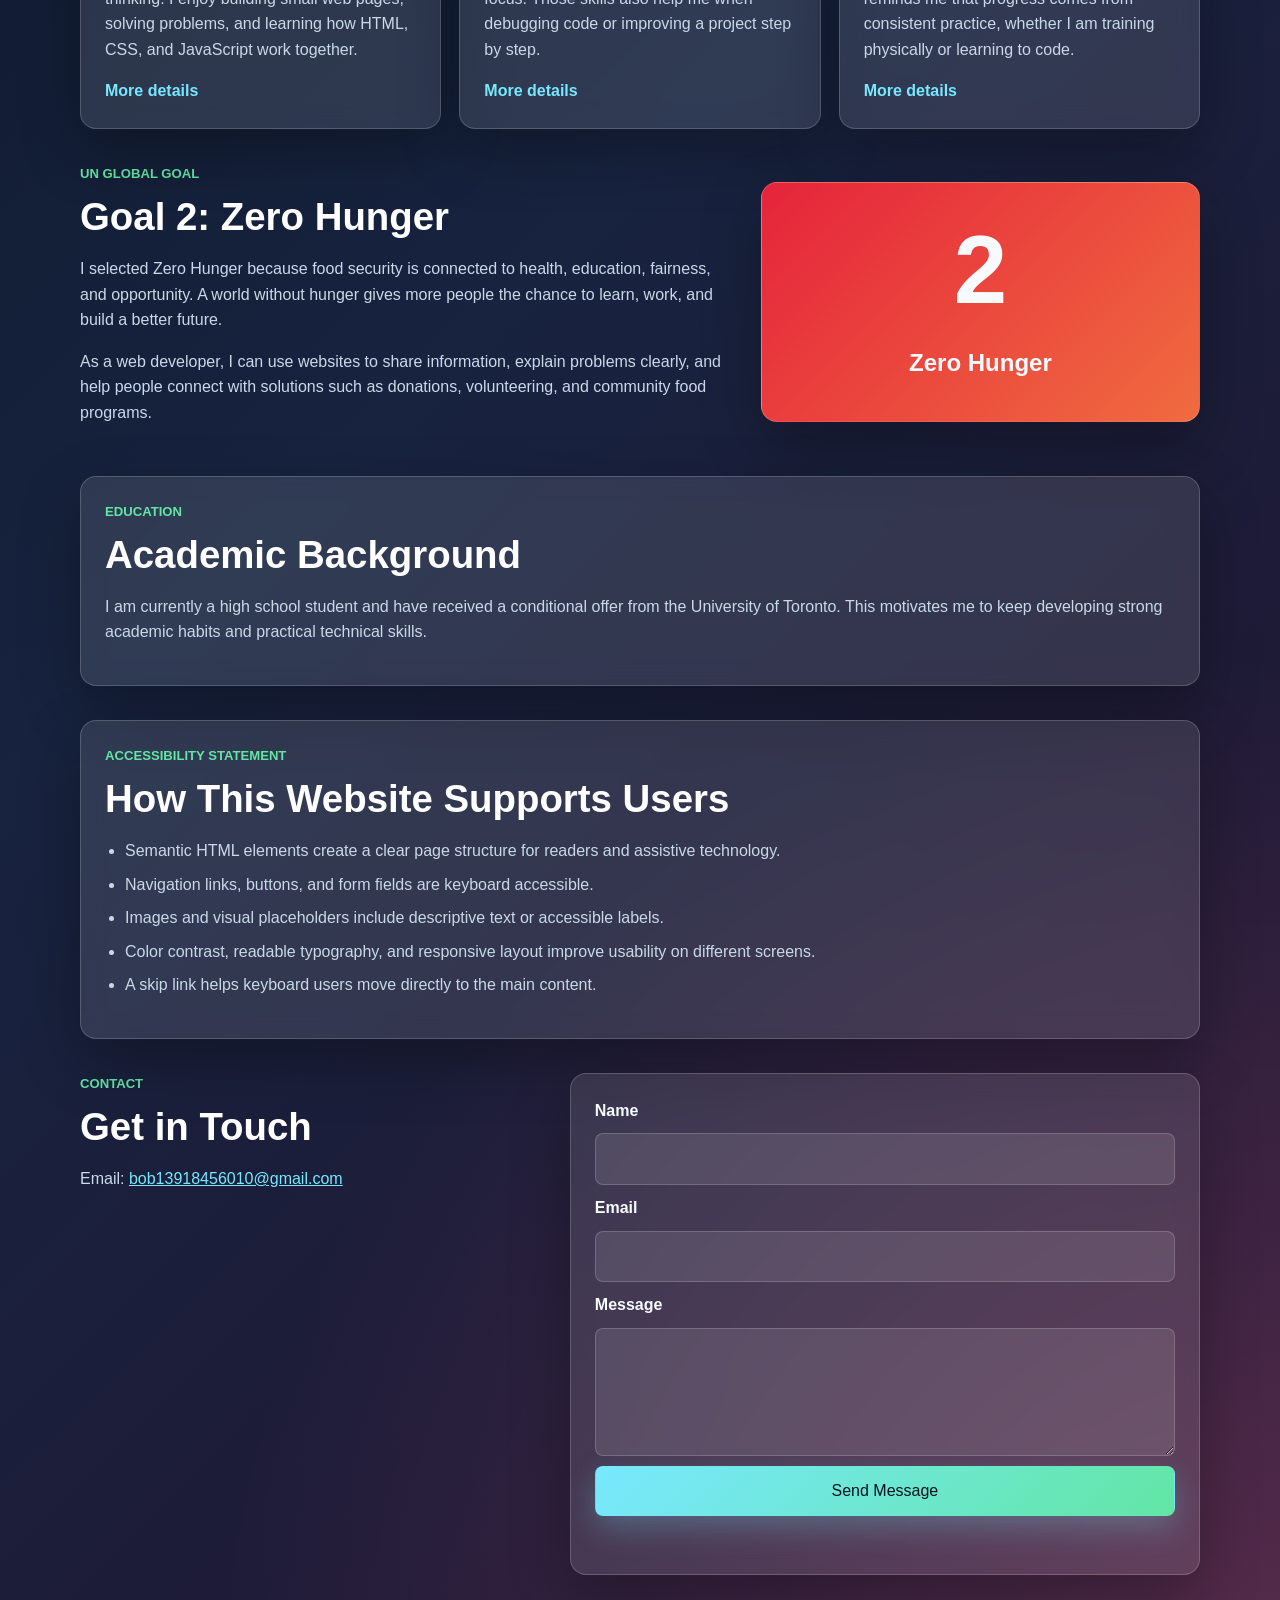
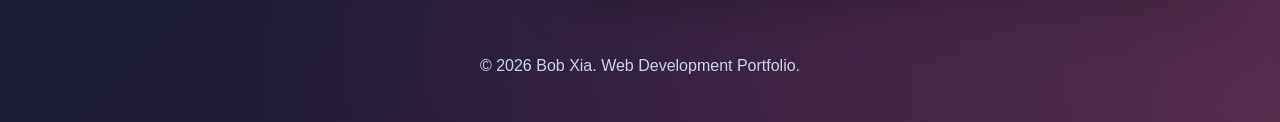
==== commit fe0b4c40: "uodate the final version(second time)" ====
--- a/index.html/index.html
+++ b/index.html/index.html
@@ -45,7 +45,7 @@
             </div>
 
             <div class="profile-card" aria-label="Profile summary">
-                <img class="profile-photo" src="assets/profile-placeholder.svg" alt="Placeholder profile photo for Bob Xia">
+                <img class="profile-photo" src="assets/profile-placeholder.png" alt="Placeholder profile photo for Bob Xia">
                 <h2>Bob Xia</h2>
                 <p>Programming learner, fishing enthusiast, and cycling fan.</p>
             </div>
@@ -91,7 +91,9 @@
             <h2>Projects, Work, and Hobbies</h2>
             <div class="portfolio-grid">
                 <article class="project-card">
-                    <div class="project-visual programming-visual" role="img" aria-label="Abstract code screen illustration"></div>
+                    <!-- Project image area: replace this div with an img tag when you have a real programming image. -->
+                    <!-- Example: <img class="project-image" src="assets/programming.jpg" alt="Screenshot of my programming project"> -->
+                    <img class="project-image" src="assets/programming.png" alt="Programming languages written on a chalkboard">
                     <h3>Programming Practice</h3>
                     <p>
                         Programming helps me develop logical thinking. I enjoy building small web pages, solving
@@ -105,7 +107,9 @@
                 </article>
 
                 <article class="project-card">
-                    <div class="project-visual fishing-visual" role="img" aria-label="Fishing rod and water illustration"></div>
+                    <!-- Project image area: replace this div with an img tag when you have a real fishing image. -->
+                    <!-- Example: <img class="project-image" src="assets/fishing.jpg" alt="Bob Xia fishing near water"> -->
+                    <img class="project-image" src="assets/fishing.png" alt="A person fishing in ocean waves during sunset">
                     <h3>Fishing</h3>
                     <p>
                         Fishing teaches patience, observation, and focus. Those skills also help me when debugging
@@ -119,7 +123,9 @@
                 </article>
 
                 <article class="project-card">
-                    <div class="project-visual cycling-visual" role="img" aria-label="Cycling route illustration"></div>
+                    <!-- Project image area: replace this div with an img tag when you have a real cycling image. -->
+                    <!-- Example: <img class="project-image" src="assets/cycling.jpg" alt="Bob Xia cycling outdoors"> -->
+                    <img class="project-image" src="assets/cycling.jpg" alt="A black road bike standing on pavement in sunlight">
                     <h3>Cycling</h3>
                     <p>
                         Cycling gives me energy and discipline. It reminds me that progress comes from consistent
--- a/index.html/styles.css
+++ b/index.html/styles.css
@@ -371,6 +371,14 @@
     border-radius: 12px;
     background-size: cover;
     background-position: center;
+}
+
+.project-image {
+    display: block;
+    width: 100%;
+    height: 150px;
+    border-radius: 12px;
+    object-fit: cover;
 }
 
 .programming-visual {
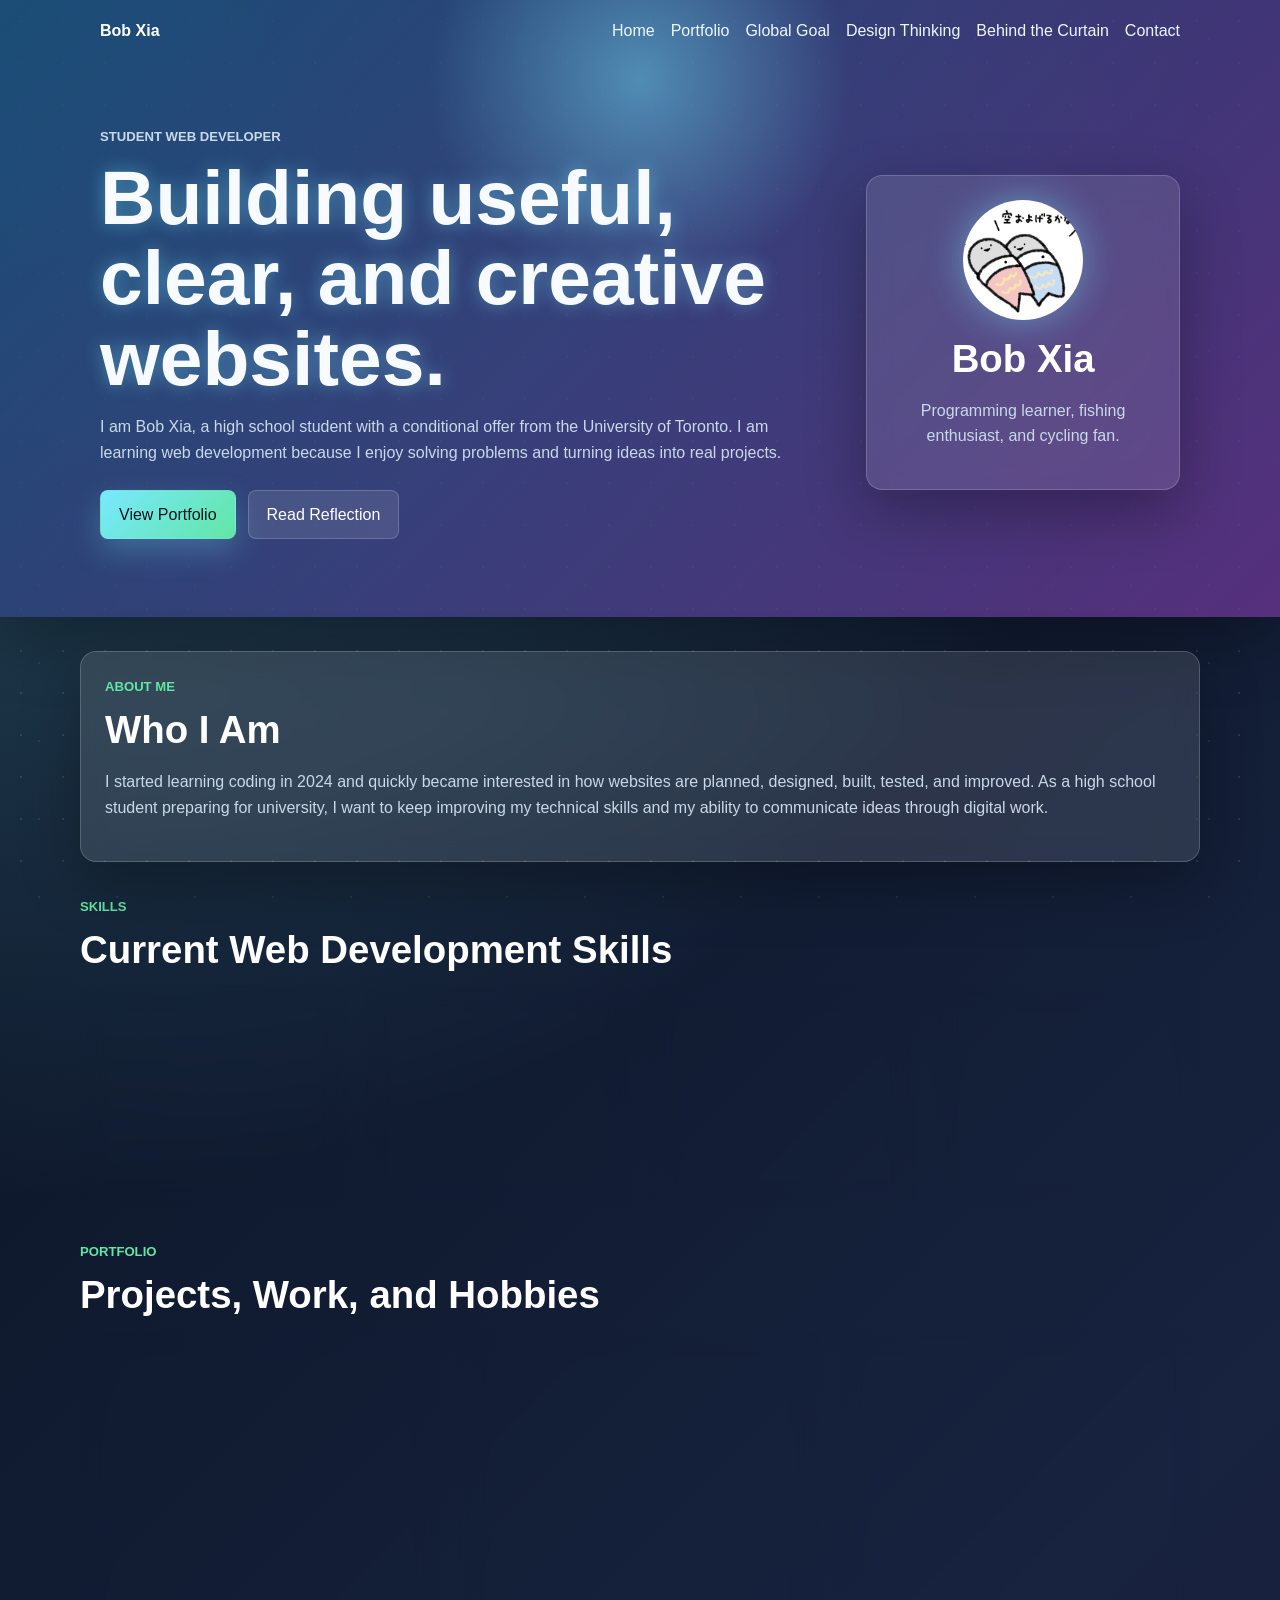
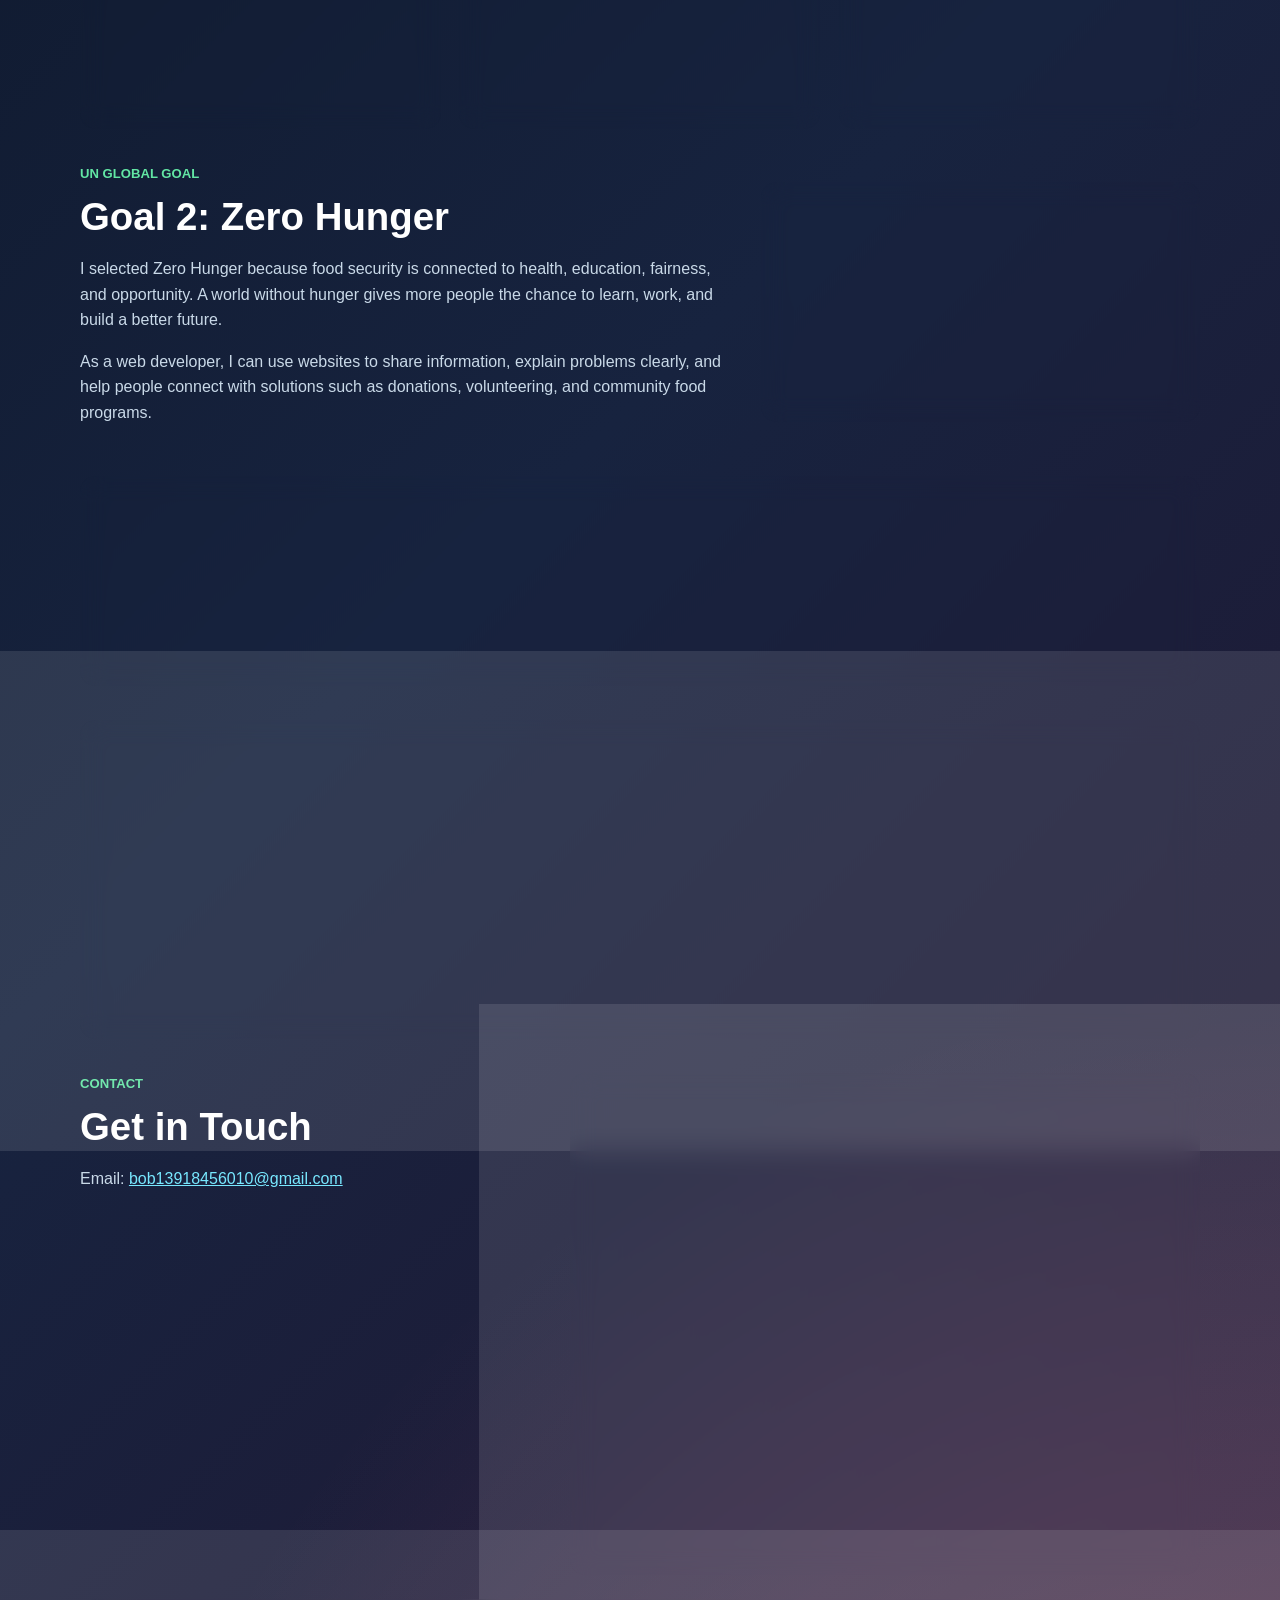
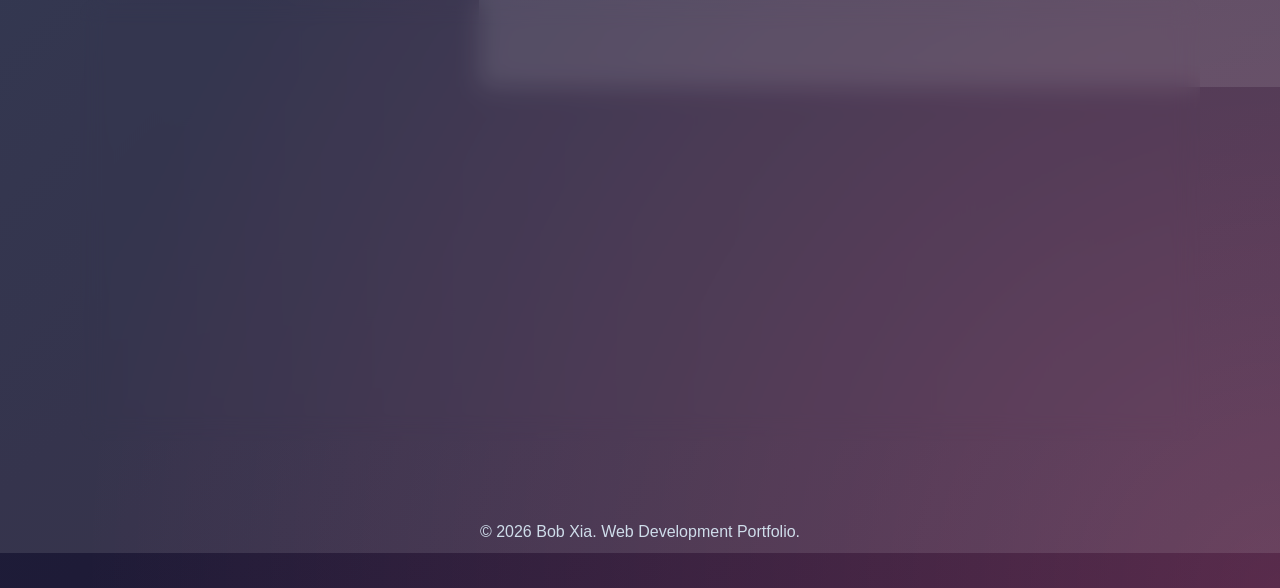
==== commit c57d2b16: "last change" ====
--- a/index.html/index.html
+++ b/index.html/index.html
@@ -201,6 +201,28 @@
                 <button class="button primary-button" type="submit">Send Message</button>
                 <p class="form-message" id="form-message" role="status" aria-live="polite"></p>
             </form>
+
+            <section class="chatbot-panel" aria-labelledby="chatbot-title">
+                <div class="chatbot-header">
+                    <div>
+                        <p class="eyebrow">AI Chat</p>
+                        <h2 id="chatbot-title">Ask Bob's AI Assistant</h2>
+                    </div>
+                    <span class="chatbot-status" id="chatbot-status">Ready</span>
+                </div>
+
+                <div class="chatbot-messages" id="chatbot-messages" role="log" aria-live="polite" aria-label="AI chat messages">
+                    <p class="chat-message bot-message">
+                        Hi, I am Bob's portfolio assistant. Ask me about Bob, this website, or web development.
+                    </p>
+                </div>
+
+                <form class="chatbot-form" id="chatbot-form">
+                    <label class="visually-hidden" for="chatbot-input">Message for AI assistant</label>
+                    <textarea id="chatbot-input" name="message" rows="3" placeholder="Type your question..." required></textarea>
+                    <button class="button primary-button" type="submit">Send</button>
+                </form>
+            </section>
         </section>
     </main>
 
--- a/index.html/styles.css
+++ b/index.html/styles.css
@@ -242,6 +242,7 @@
 .mini-card,
 .project-card,
 .contact-form,
+.chatbot-panel,
 .goal-badge,
 .screenshot-placeholder {
     background: var(--surface);
@@ -493,6 +494,89 @@
     min-height: 24px;
     margin: 0;
     font-weight: 700;
+}
+
+.chatbot-panel {
+    display: grid;
+    grid-column: 1 / -1;
+    gap: 16px;
+    padding: 24px;
+}
+
+.chatbot-header {
+    display: flex;
+    gap: 16px;
+    align-items: start;
+    justify-content: space-between;
+}
+
+.chatbot-header h2 {
+    margin-bottom: 0;
+}
+
+.chatbot-status {
+    flex: 0 0 auto;
+    padding: 6px 10px;
+    color: #071321;
+    background: var(--green);
+    border-radius: 999px;
+    font-size: 0.85rem;
+    font-weight: 800;
+}
+
+.chatbot-messages {
+    display: grid;
+    gap: 12px;
+    max-height: 360px;
+    min-height: 180px;
+    overflow-y: auto;
+    padding: 16px;
+    background: rgba(5, 12, 24, 0.42);
+    border: 1px solid var(--border);
+    border-radius: 12px;
+}
+
+.chat-message {
+    width: fit-content;
+    max-width: min(78%, 720px);
+    margin: 0;
+    padding: 11px 13px;
+    border: 1px solid var(--border);
+    border-radius: 12px;
+    white-space: pre-wrap;
+}
+
+.user-message {
+    justify-self: end;
+    color: #06111f;
+    background: linear-gradient(135deg, var(--cyan), var(--green));
+}
+
+.bot-message {
+    justify-self: start;
+    color: var(--text);
+    background: rgba(255, 255, 255, 0.1);
+}
+
+.chatbot-form {
+    display: grid;
+    grid-template-columns: minmax(0, 1fr) auto;
+    gap: 12px;
+    align-items: end;
+}
+
+.chatbot-form textarea {
+    min-height: 72px;
+    resize: vertical;
+}
+
+.visually-hidden {
+    position: absolute;
+    width: 1px;
+    height: 1px;
+    overflow: hidden;
+    clip: rect(0, 0, 0, 0);
+    white-space: nowrap;
 }
 
 .modal {
@@ -627,7 +711,25 @@
         display: grid;
     }
 
-    .button {
+    .button,
+    .chatbot-form {
         width: 100%;
     }
-}
+
+    .chatbot-header,
+    .chatbot-form {
+        grid-template-columns: 1fr;
+    }
+
+    .chatbot-header {
+        display: grid;
+    }
+
+    .chatbot-status {
+        width: fit-content;
+    }
+
+    .chat-message {
+        max-width: 100%;
+    }
+}
